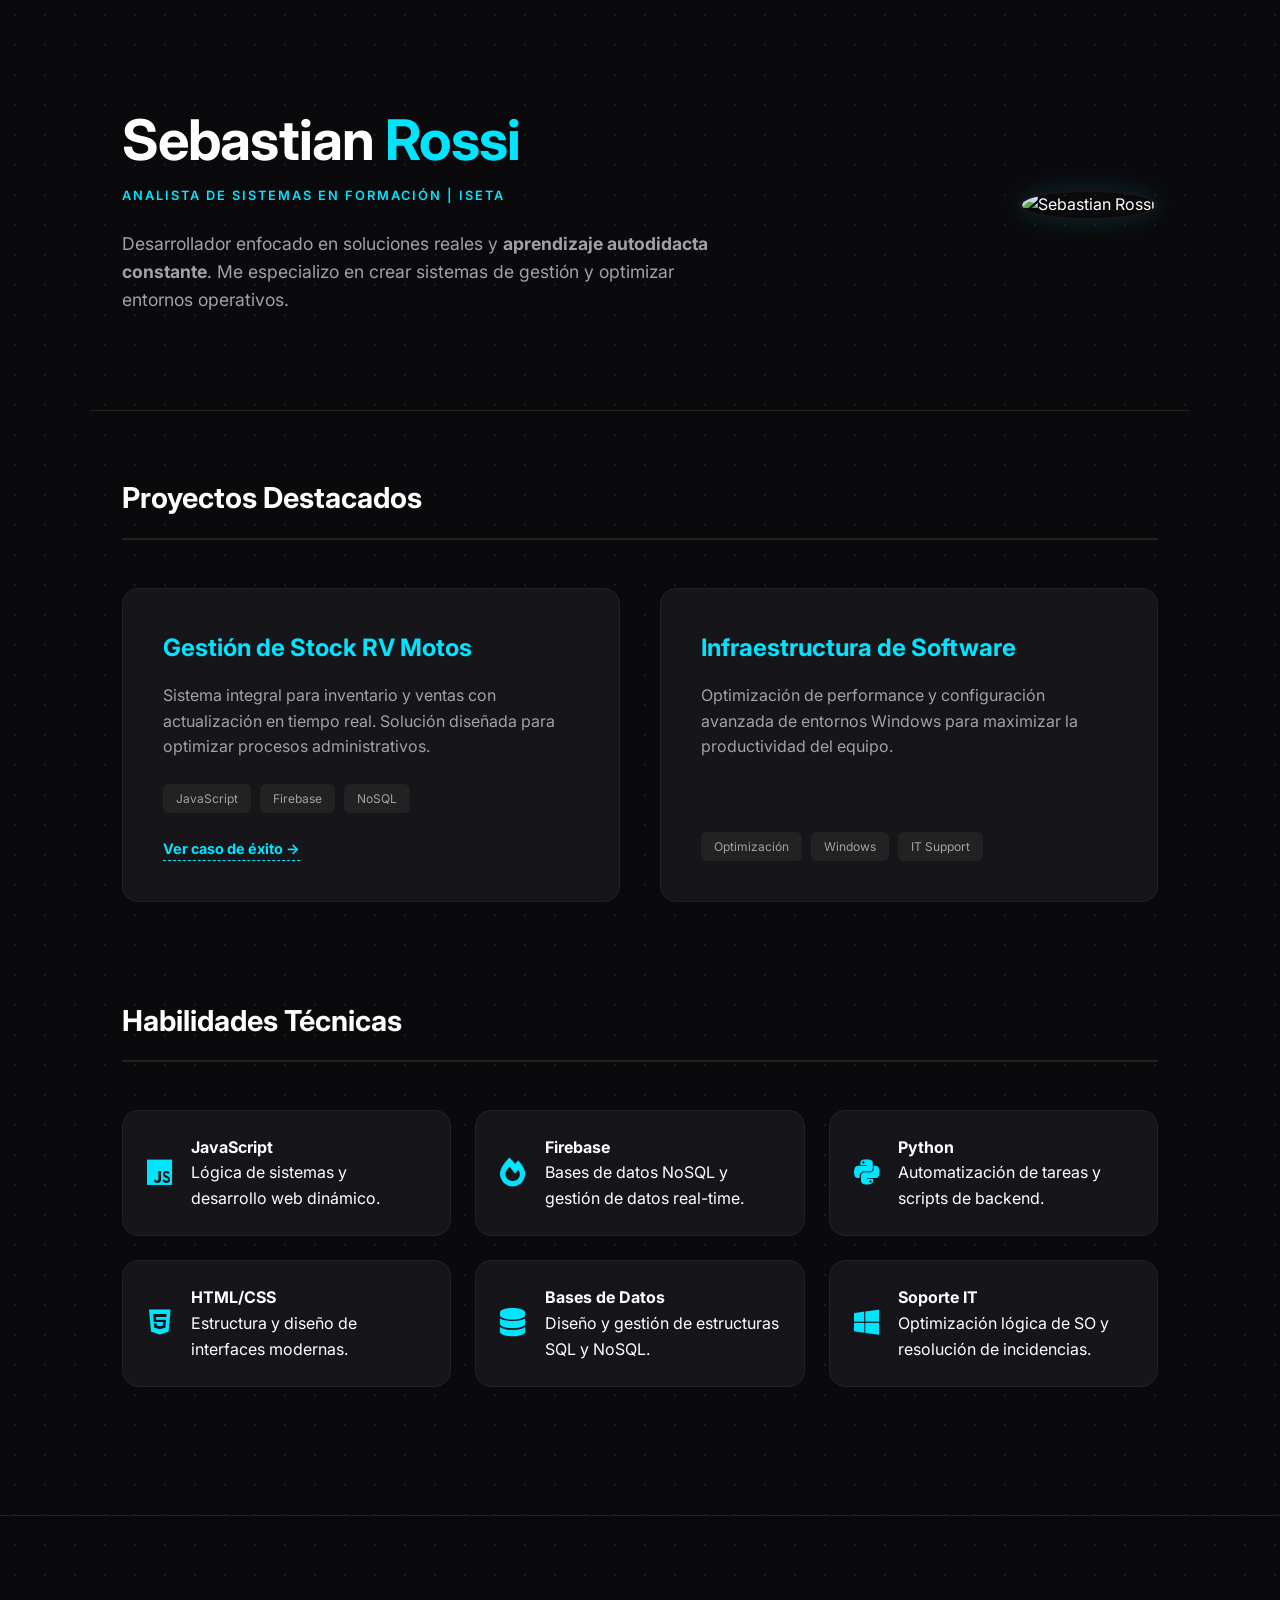
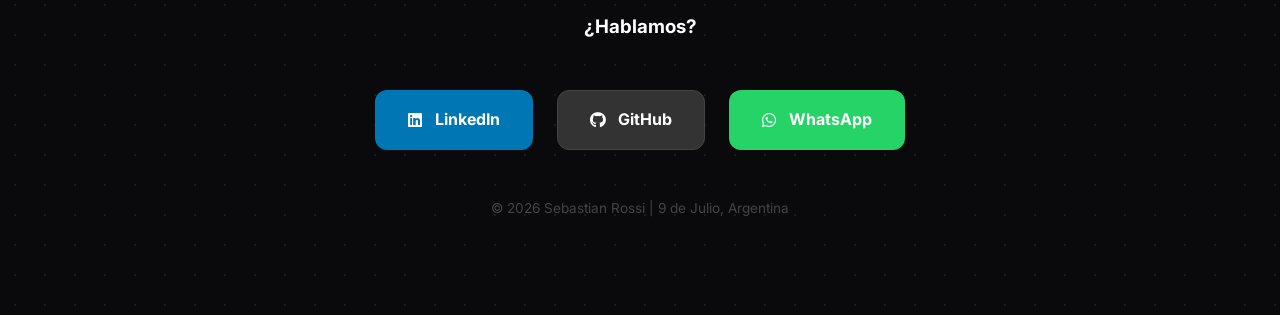
==== index.html @ d2940c64 "Add files via upload" ====
<!DOCTYPE html>
<html lang="es">
<head>
    <meta charset="UTF-8">
    <meta name="viewport" content="width=device-width, initial-scale=1.0">
    <title>Sebastian Rossi | Analista de Sistemas & Soporte IT</title>
    <link href="https://fonts.googleapis.com/css2?family=Inter:wght@300;400;600;700&display=swap" rel="stylesheet">
    <link rel="stylesheet" href="https://cdnjs.cloudflare.com/ajax/libs/font-awesome/6.0.0/css/all.min.css">
    <link rel="stylesheet" href="style.css">
</head>
<body>

    <header class="hero container">
        <div class="hero-content">
            <div class="hero-text">
                <h1>Sebastian <span class="highlight">Rossi</span></h1>
                <p class="subtitle">Analista de Sistemas en formación | ISETA</p>
                <p class="hero-desc">Desarrollador enfocado en soluciones reales y <strong>aprendizaje autodidacta constante</strong>. Me especializo en crear sistemas de gestión y optimizar entornos operativos.</p>
            </div>
            <div class="hero-photo">
                <img src="/imagenes/WhatsApp Image 2026-03-18 at 12.53.49 PM.jpeg" alt="Sebastian Rossi" class="profile-pic">
            </div>
        </div>
    </header>

    <main class="main-content container">
        
        <section id="proyectos" class="projects-column">
            <h2 class="section-title">Proyectos Destacados</h2>
            <div class="projects-list">
                <div class="project-card">
                    <h3>Gestión de Stock RV Motos</h3>
                    <p>Sistema integral para inventario y ventas con actualización en tiempo real. Solución diseñada para optimizar procesos administrativos.</p>
                    <div class="tags"><span>JavaScript</span> <span>Firebase</span> <span>NoSQL</span></div>
                    <a href="proyecto-rv.html" class="btn-detalles">Ver caso de éxito →</a>
                </div>
                
                <div class="project-card">
                    <h3>Infraestructura de Software</h3>
                    <p>Optimización de performance y configuración avanzada de entornos Windows para maximizar la productividad del equipo.</p>
                    <div class="tags"><span>Optimización</span> <span>Windows</span> <span>IT Support</span></div>
                </div>
            </div>
        </section>

        <section id="habilidades" class="skills-column">
            <h2 class="section-title">Habilidades Técnicas</h2>
            <div class="skills-list">
                <div class="skill-card">
                    <i class="fab fa-js"></i>
                    <div>
                        <h4>JavaScript</h4>
                        <p>Lógica de sistemas y desarrollo web dinámico.</p>
                    </div>
                </div>
                <div class="skill-card">
                    <i class="fas fa-fire"></i>
                    <div>
                        <h4>Firebase</h4>
                        <p>Bases de datos NoSQL y gestión de datos real-time.</p>
                    </div>
                </div>
                <div class="skill-card">
                    <i class="fab fa-python"></i>
                    <div>
                        <h4>Python</h4>
                        <p>Automatización de tareas y scripts de backend.</p>
                    </div>
                </div>
                <div class="skill-card">
                    <i class="fab fa-html5"></i>
                    <div>
                        <h4>HTML/CSS</h4>
                        <p>Estructura y diseño de interfaces modernas.</p>
                    </div>
                </div>
                <div class="skill-card">
                    <i class="fas fa-database"></i>
                    <div>
                        <h4>Bases de Datos</h4>
                        <p>Diseño y gestión de estructuras SQL y NoSQL.</p>
                    </div>
                </div>
                <div class="skill-card">
                    <i class="fab fa-windows"></i>
                    <div>
                        <h4>Soporte IT</h4>
                        <p>Optimización lógica de SO y resolución de incidencias.</p>
                    </div>
                </div>
            </div>
        </section>

    </main>

    <footer>
        <div class="container footer-content">
            <h3>¿Hablamos?</h3>
            <div class="cta-footer">
                <a href="https://www.linkedin.com/in/sebastianrossi-est/" target="_blank" class="btn-linkedin"><i class="fab fa-linkedin"></i> LinkedIn</a>
                <a href="https://github.com/sebaprogramers" target="_blank" class="btn-github"><i class="fab fa-github"></i> GitHub</a>
                <a href="https://wa.me/5492317484318" target="_blank" class="btn-whatsapp"><i class="fab fa-whatsapp"></i> WhatsApp</a>
            </div>
            <p class="copy">&copy; 2026 Sebastian Rossi | 9 de Julio, Argentina</p>
        </div>
    </footer>
</body>
</html>
---- style.css ----
/* =========================================
   VARIABLES Y CONFIGURACIÓN BASE
   ========================================= */
:root {
    --bg: #0a0a0c;
    --card: #16161a;
    --accent: #00e5ff;
    --text: #ffffff;
    --text-dim: #a1a1aa;
    --linkedin: #0077b5;
    --github: #333;
    --whatsapp: #25d366;
}

* { margin: 0; padding: 0; box-sizing: border-box; }

body {
    font-family: 'Inter', sans-serif;
    background-color: var(--bg);
    color: var(--text);
    line-height: 1.6;
    background-image: radial-gradient(#1a1a21 1px, transparent 1px);
    background-size: 30px 30px;
}

.container {
    max-width: 1100px;
    margin: 0 auto;
    padding: 0 2rem;
}

/* =========================================
   HERO SECTION
   ========================================= */
.hero {
    padding: 6rem 2rem;
    border-bottom: 1px solid #222;
    margin-bottom: 4rem;
}

.hero-content {
    display: flex;
    align-items: center;
    justify-content: space-between;
    gap: 3rem;
}

.hero h1 { font-size: 3.5rem; letter-spacing: -1px; }
.highlight { color: var(--accent); }
.subtitle { 
    color: var(--accent); 
    font-weight: 600; 
    text-transform: uppercase; 
    letter-spacing: 2px; 
    font-size: 0.8rem; 
}

.hero-desc { color: var(--text-dim); max-width: 600px; margin-top: 1.5rem; font-size: 1.1rem; }

.profile-pic {
    width: 200px;
    height: 200px;
    border-radius: 50%;
    object-fit: cover;
    border: 3px solid var(--card);
    box-shadow: 0 0 25px rgba(0, 229, 255, 0.15);
}

/* =========================================
   DISEÑO VERTICAL (PROYECTOS ARRIBA | HABILIDADES ABAJO)
   ========================================= */
.main-content {
    display: flex;
    flex-direction: column;
    gap: 6rem;
    margin-bottom: 8rem;
}

.section-title {
    margin-bottom: 3rem;
    font-size: 1.8rem;
    border-bottom: 2px solid #222;
    padding-bottom: 1rem;
    color: var(--text);
}

/* CARDS CON EFECTO ZOOM Y BRILLO (HOVER GENERAL) */
.project-card, .skill-card, .detail-box, .cta-footer a {
    transition: all 0.4s cubic-bezier(0.23, 1, 0.32, 1);
    position: relative;
    overflow: hidden;
}

.project-card, .skill-card, .detail-box {
    background: var(--card);
    border: 1px solid #222;
    border-radius: 16px;
}

.project-card:hover, .skill-card:hover, .detail-box:hover {
    border-color: var(--accent);
    transform: scale(1.05) translateY(-10px);
    box-shadow: 0 15px 45px rgba(0, 229, 255, 0.15);
    background: #1c1c23;
}

/* =========================================
   SECCIÓN PROYECTOS 
   ========================================= */
.projects-list {
    display: grid;
    grid-template-columns: repeat(auto-fit, minmax(400px, 1fr));
    gap: 2.5rem;
}

.project-card {
    padding: 2.5rem;
    display: flex;
    flex-direction: column;
    justify-content: space-between;
}

.project-card h3 { color: var(--accent); font-size: 1.5rem; margin-bottom: 1rem; }
.project-card p { color: var(--text-dim); font-size: 1rem; margin-bottom: 1.5rem; }

.tags { display: flex; gap: 0.6rem; flex-wrap: wrap; margin-top: auto; }
.tags span { 
    font-size: 0.75rem; 
    background: #222; 
    padding: 0.3rem 0.8rem; 
    border-radius: 6px; 
    color: var(--text-dim); 
}

.btn-detalles {
    display: inline-block;
    margin-top: 1.5rem;
    color: var(--accent);
    text-decoration: none;
    font-weight: 700;
    font-size: 0.9rem;
    border-bottom: 1px dashed var(--accent);
    width: fit-content;
}

/* =========================================
   SECCIÓN HABILIDADES 
   ========================================= */
.skills-list {
    display: grid;
    grid-template-columns: repeat(auto-fit, minmax(280px, 1fr));
    gap: 1.5rem;
}

.skill-card {
    padding: 1.5rem;
    display: flex;
    align-items: center;
    gap: 1.2rem;
}

.skill-card i { font-size: 1.8rem; color: var(--accent); width: 35px; text-align: center; }

/* =========================================
   FOOTER Y BOTONES DE CONTACTO 
   ========================================= */
footer { padding: 6rem 0; text-align: center; border-top: 1px solid #222; }

.cta-footer { 
    display: flex; 
    justify-content: center; 
    gap: 1.5rem; 
    flex-wrap: wrap; 
    margin-top: 3rem; 
}

.cta-footer a { 
    display: flex;
    align-items: center;
    gap: 0.8rem;
    padding: 1rem 2rem; 
    border-radius: 12px; 
    text-decoration: none; 
    color: #fff; 
    font-weight: 700;
    border: 1px solid transparent;
}

/* Estilos individuales */
.btn-linkedin { background: var(--linkedin); }
.btn-github { background: var(--github); border: 1px solid #444 !important; }
.btn-whatsapp { background: var(--whatsapp); }

/* EFECTO HOVER PARA LOS BOTONES DEL FOOTER */
.cta-footer a:hover {
    transform: scale(1.1) translateY(-5px);
    box-shadow: 0 10px 30px rgba(0, 229, 255, 0.3);
    filter: brightness(1.2);
    border-color: var(--accent);
}

.copy { color: #444; font-size: 0.85rem; margin-top: 3rem; }

/* =========================================
   PÁGINA DE DETALLE 
   ========================================= */
.project-page { padding-top: 4rem; }
.back-link { color: var(--text-dim); text-decoration: none; margin-bottom: 2rem; display: inline-block; font-weight: 600; }
.back-link:hover { color: var(--accent); transform: translateX(-5px); }

.project-detail-grid {
    display: grid;
    grid-template-columns: repeat(auto-fit, minmax(300px, 1fr));
    gap: 2.5rem;
    margin-top: 3rem;
}

.detail-box { padding: 3rem; background: #0d0d11; }
.detail-box h3 { color: var(--accent); margin-bottom: 1.5rem; }
.detail-box li { color: var(--text-dim); margin-bottom: 0.8rem; list-style: none; position: relative; padding-left: 1.5rem; }
.detail-box li::before { content: '→'; position: absolute; left: 0; color: var(--accent); }

/* =========================================
   RESPONSIVE
   ========================================= */
@media (max-width: 900px) {
    .projects-list { grid-template-columns: 1fr; }
    .hero h1 { font-size: 2.8rem; }
    .cta-footer { flex-direction: column; }
}
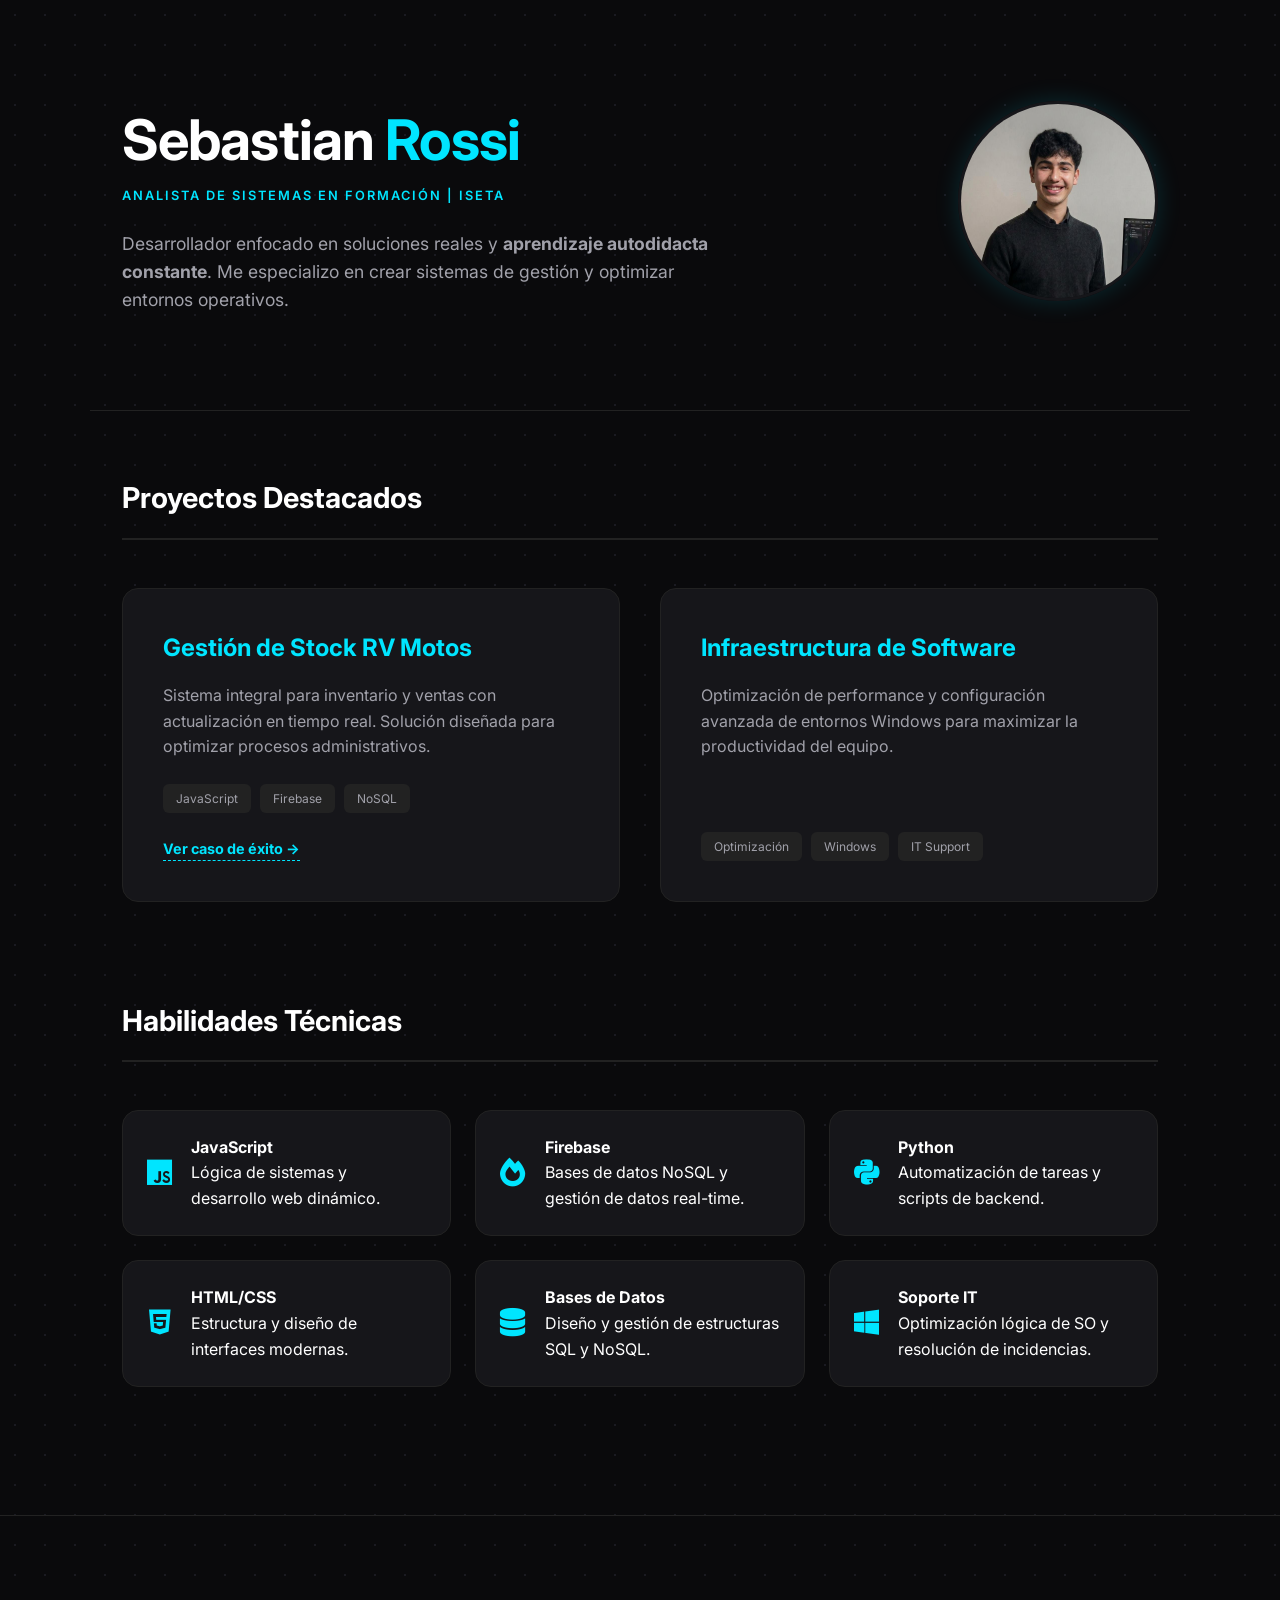
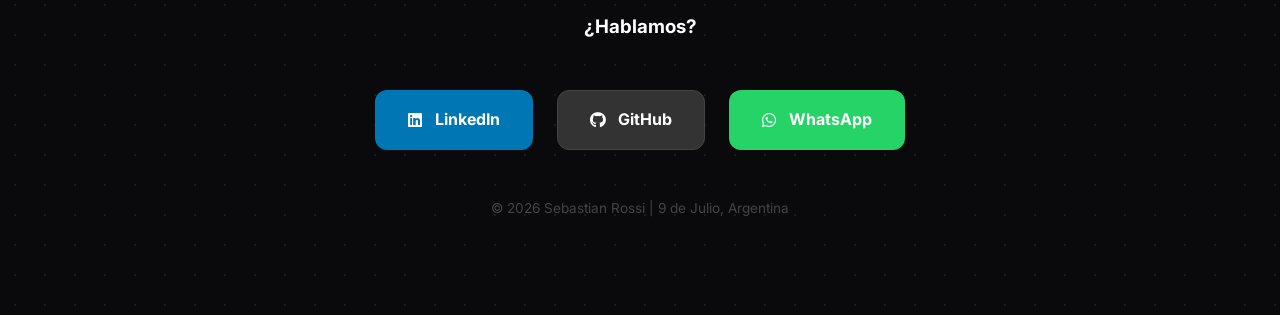
==== commit 802fad8b: "Add files via upload" ====
--- a/index.html
+++ b/index.html
@@ -18,7 +18,7 @@
                 <p class="hero-desc">Desarrollador enfocado en soluciones reales y <strong>aprendizaje autodidacta constante</strong>. Me especializo en crear sistemas de gestión y optimizar entornos operativos.</p>
             </div>
             <div class="hero-photo">
-                <img src="/imagenes/WhatsApp Image 2026-03-18 at 12.53.49 PM.jpeg" alt="Sebastian Rossi" class="profile-pic">
+               <img src="imagenes/WhatsApp Image 2026-03-18 at 12.53.49 PM.jpeg" alt="Sebastian Rossi" class="profile-pic">
             </div>
         </div>
     </header>
